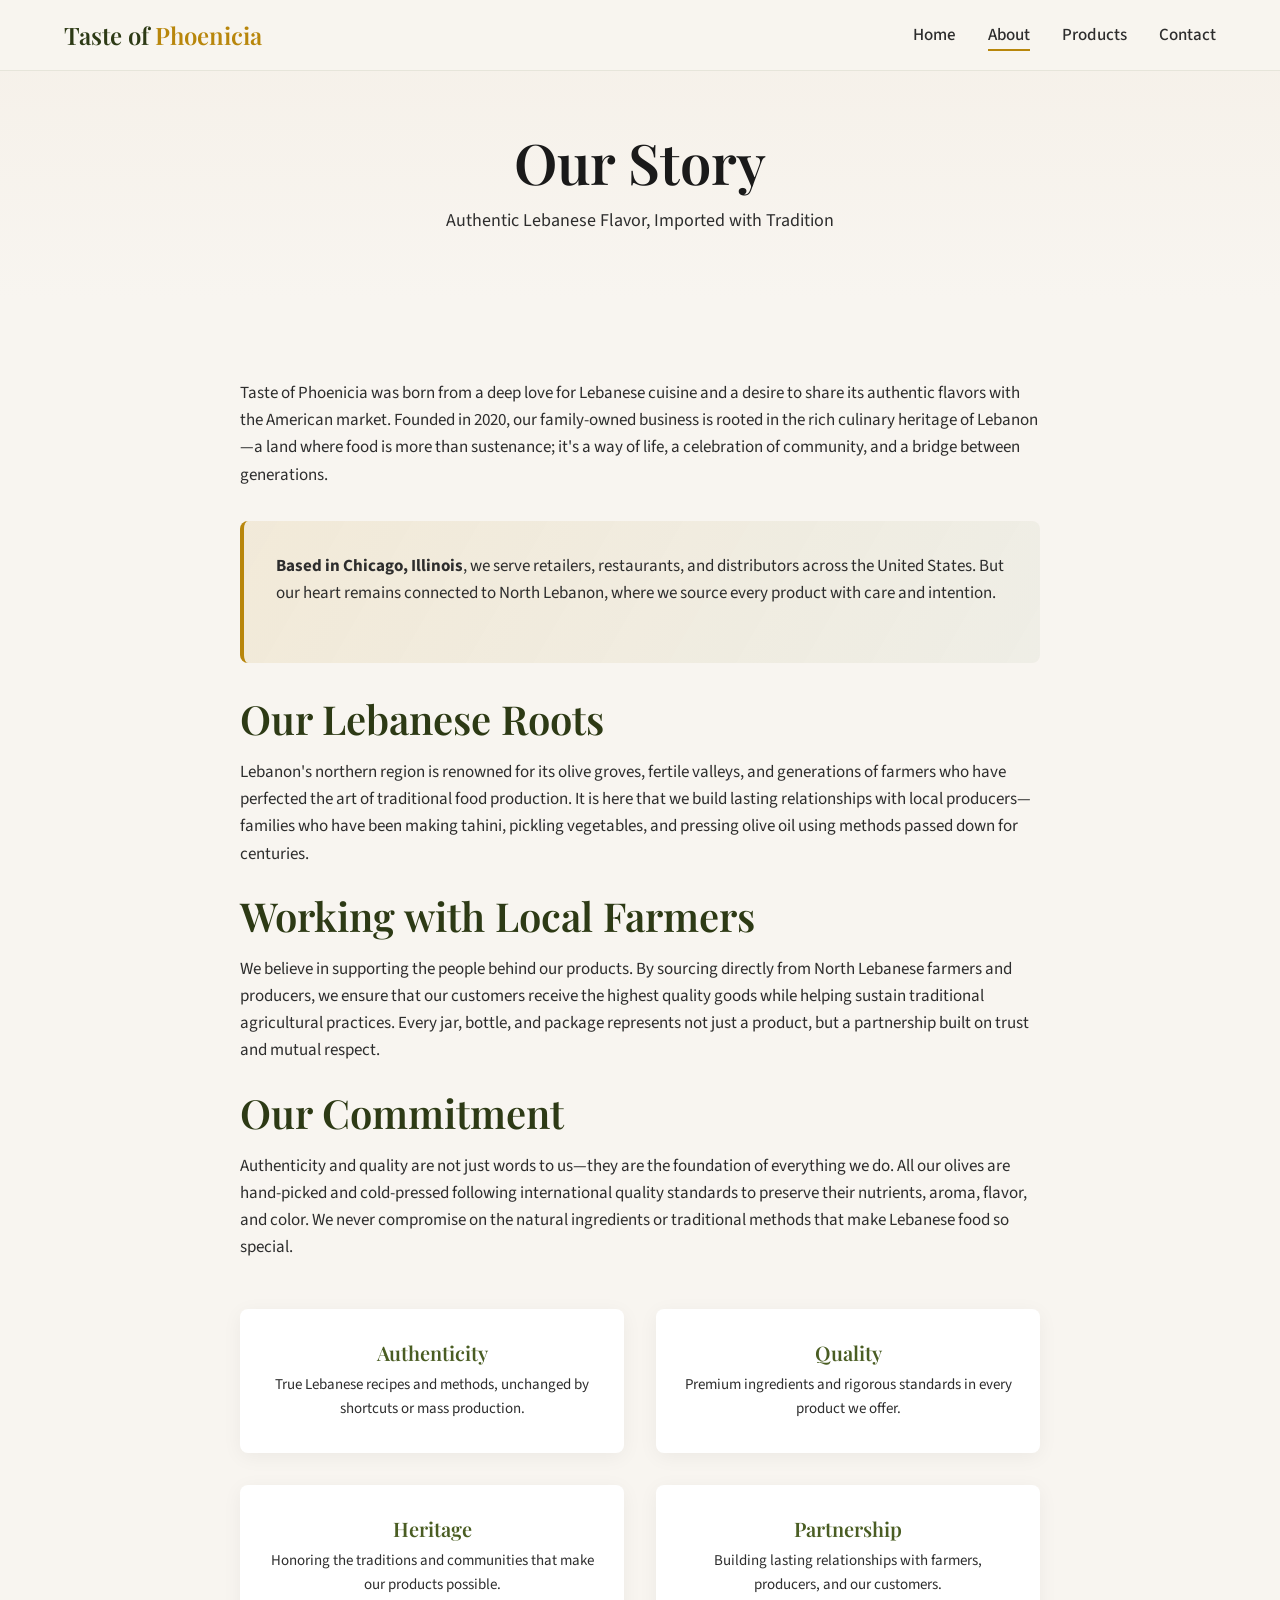
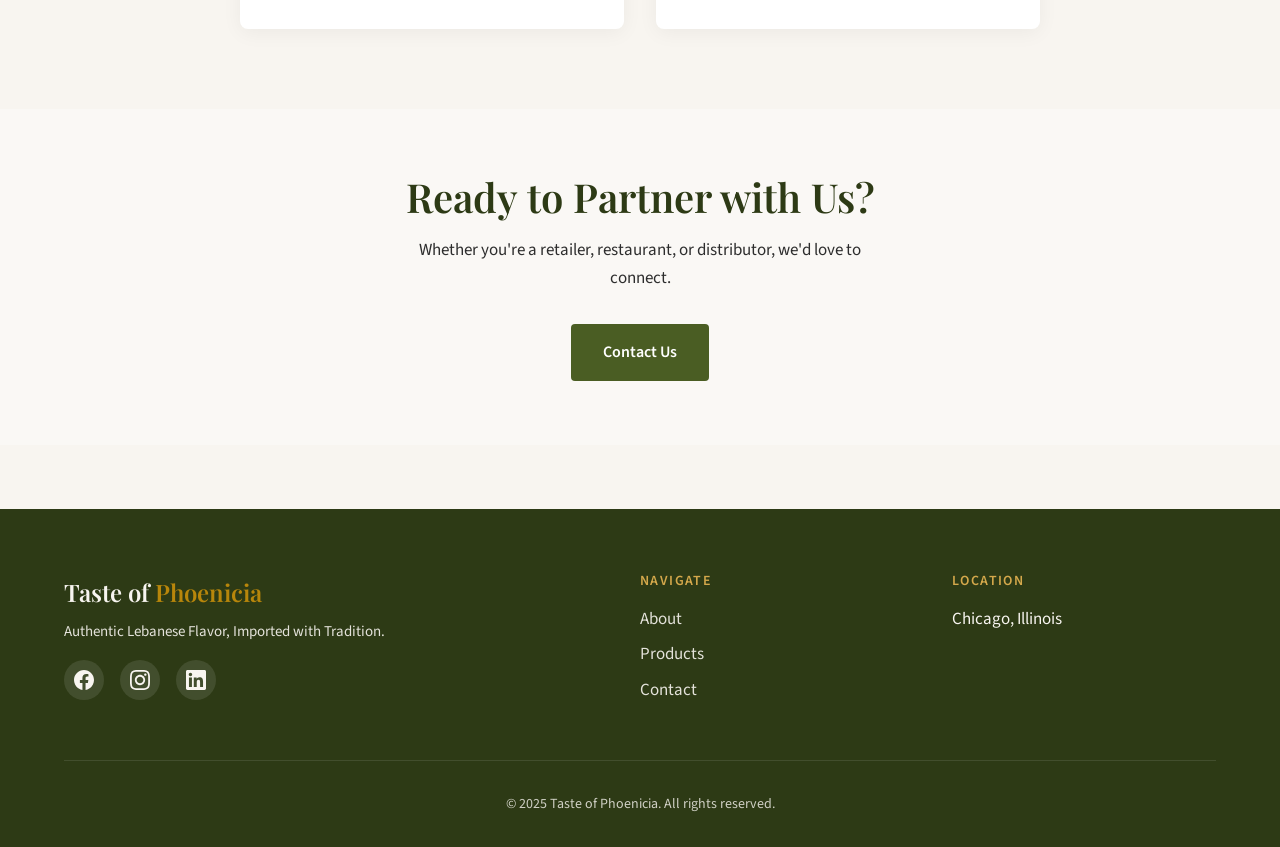
==== about.html @ 111ba5b9 "Initial website structure for Taste of Phoenicia" ====
<!DOCTYPE html>
<html lang="en">
<head>
  <meta charset="UTF-8">
  <meta name="viewport" content="width=device-width, initial-scale=1.0">
  <meta name="description" content="Learn about Taste of Phoenicia - Our story, Lebanese roots, and commitment to bringing authentic North Lebanese products to America since 2020.">
  <title>About Us | Taste of Phoenicia</title>
  <link rel="preconnect" href="https://fonts.googleapis.com">
  <link rel="preconnect" href="https://fonts.gstatic.com" crossorigin>
  <link href="https://fonts.googleapis.com/css2?family=Playfair+Display:wght@400;500;600;700&family=Source+Sans+3:wght@400;500;600;700&display=swap" rel="stylesheet">
  <link rel="icon" type="image/svg+xml" href="favicon.svg">
  <link rel="stylesheet" href="css/styles.css">
</head>
<body>
  <header class="header" id="header">
    <nav class="nav container">
      <a href="index.html" class="logo">Taste of <span>Phoenicia</span></a>
      <button class="menu-toggle" id="menuToggle" aria-label="Toggle menu">
        <span></span>
        <span></span>
        <span></span>
      </button>
      <ul class="nav-links" id="navLinks">
        <li><a href="index.html">Home</a></li>
        <li><a href="about.html" class="active">About</a></li>
        <li><a href="products.html">Products</a></li>
        <li><a href="contact.html">Contact</a></li>
      </ul>
    </nav>
  </header>

  <main>
    <section class="page-hero">
      <div class="container">
        <h1>Our Story</h1>
        <p>Authentic Lebanese Flavor, Imported with Tradition</p>
      </div>
    </section>

    <section class="section">
      <div class="container">
        <div class="about-story">
          <p>Taste of Phoenicia was born from a deep love for Lebanese cuisine and a desire to share its authentic flavors with the American market. Founded in 2020, our family-owned business is rooted in the rich culinary heritage of Lebanon—a land where food is more than sustenance; it's a way of life, a celebration of community, and a bridge between generations.</p>
          
          <div class="highlight">
            <p><strong>Based in Chicago, Illinois</strong>, we serve retailers, restaurants, and distributors across the United States. But our heart remains connected to North Lebanon, where we source every product with care and intention.</p>
          </div>

          <h2>Our Lebanese Roots</h2>
          <p>Lebanon's northern region is renowned for its olive groves, fertile valleys, and generations of farmers who have perfected the art of traditional food production. It is here that we build lasting relationships with local producers—families who have been making tahini, pickling vegetables, and pressing olive oil using methods passed down for centuries.</p>

          <h2>Working with Local Farmers</h2>
          <p>We believe in supporting the people behind our products. By sourcing directly from North Lebanese farmers and producers, we ensure that our customers receive the highest quality goods while helping sustain traditional agricultural practices. Every jar, bottle, and package represents not just a product, but a partnership built on trust and mutual respect.</p>

          <h2>Our Commitment</h2>
          <p>Authenticity and quality are not just words to us—they are the foundation of everything we do. All our olives are hand-picked and cold-pressed following international quality standards to preserve their nutrients, aroma, flavor, and color. We never compromise on the natural ingredients or traditional methods that make Lebanese food so special.</p>

          <div class="about-values">
            <div class="about-value">
              <h3>Authenticity</h3>
              <p>True Lebanese recipes and methods, unchanged by shortcuts or mass production.</p>
            </div>
            <div class="about-value">
              <h3>Quality</h3>
              <p>Premium ingredients and rigorous standards in every product we offer.</p>
            </div>
            <div class="about-value">
              <h3>Heritage</h3>
              <p>Honoring the traditions and communities that make our products possible.</p>
            </div>
            <div class="about-value">
              <h3>Partnership</h3>
              <p>Building lasting relationships with farmers, producers, and our customers.</p>
            </div>
          </div>
        </div>
      </div>
    </section>

    <section class="section section-alt cta-section">
      <div class="container">
        <h2>Ready to Partner with Us?</h2>
        <p>Whether you're a retailer, restaurant, or distributor, we'd love to connect.</p>
        <a href="contact.html" class="btn btn-primary">Contact Us</a>
      </div>
    </section>
  </main>

  <footer class="footer">
    <div class="container">
      <div class="footer-content">
        <div class="footer-brand">
          <div class="logo">Taste of <span>Phoenicia</span></div>
          <p>Authentic Lebanese Flavor, Imported with Tradition.</p>
          <div class="social-links">
            <a href="#" aria-label="Facebook"><svg width="20" height="20" viewBox="0 0 24 24" fill="currentColor" aria-hidden="true"><path d="M24 12.073c0-6.627-5.373-12-12-12s-12 5.373-12 12c0 5.99 4.388 10.954 10.125 11.854v-8.385H7.078v-3.47h3.047V9.43c0-3.007 1.792-4.669 4.533-4.669 1.312 0 2.686.235 2.686.235v2.953H15.83c-1.491 0-1.956.925-1.956 1.874v2.25h3.328l-.532 3.47h-2.796v8.385C19.612 23.027 24 18.062 24 12.073z"/></svg></a>
            <a href="#" aria-label="Instagram"><svg width="20" height="20" viewBox="0 0 24 24" fill="currentColor" aria-hidden="true"><path d="M12 2.163c3.204 0 3.584.012 4.85.07 3.252.148 4.771 1.691 4.919 4.919.058 1.265.069 1.645.069 4.849 0 3.205-.012 3.584-.069 4.849-.149 3.225-1.664 4.771-4.919 4.919-1.266.058-1.644.07-4.85.07-3.204 0-3.584-.012-4.849-.07-3.26-.149-4.771-1.699-4.919-4.92-.058-1.265-.07-1.644-.07-4.849 0-3.204.013-3.583.07-4.849.149-3.227 1.664-4.771 4.919-4.919 1.266-.057 1.645-.069 4.849-.069zm0-2.163c-3.259 0-3.667.014-4.947.072-4.358.2-6.78 2.618-6.98 6.98-.059 1.281-.073 1.689-.073 4.948 0 3.259.014 3.668.072 4.948.2 4.358 2.618 6.78 6.98 6.98 1.281.058 1.689.072 4.948.072 3.259 0 3.668-.014 4.948-.072 4.354-.2 6.782-2.618 6.979-6.98.059-1.28.073-1.689.073-4.948 0-3.259-.014-3.667-.072-4.947-.196-4.354-2.617-6.78-6.979-6.98-1.281-.059-1.69-.073-4.949-.073zm0 5.838c-3.403 0-6.162 2.759-6.162 6.162s2.759 6.163 6.162 6.163 6.162-2.759 6.162-6.163c0-3.403-2.759-6.162-6.162-6.162zm0 10.162c-2.209 0-4-1.79-4-4 0-2.209 1.791-4 4-4s4 1.791 4 4c0 2.21-1.791 4-4 4zm6.406-11.845c-.796 0-1.441.645-1.441 1.44s.645 1.44 1.441 1.44c.795 0 1.439-.645 1.439-1.44s-.644-1.44-1.439-1.44z"/></svg></a>
            <a href="#" aria-label="LinkedIn"><svg width="20" height="20" viewBox="0 0 24 24" fill="currentColor" aria-hidden="true"><path d="M20.447 20.452h-3.554v-5.569c0-1.328-.027-3.037-1.852-3.037-1.853 0-2.136 1.445-2.136 2.939v5.667H9.351V9h3.414v1.561h.046c.477-.9 1.637-1.85 3.37-1.85 3.601 0 4.267 2.37 4.267 5.455v6.286zM5.337 7.433c-1.144 0-2.063-.926-2.063-2.065 0-1.138.92-2.063 2.063-2.063 1.14 0 2.064.925 2.064 2.063 0 1.139-.925 2.065-2.064 2.065zm1.782 13.019H3.555V9h3.564v11.452zM22.225 0H1.771C.792 0 0 .774 0 1.729v20.542C0 23.227.792 24 1.771 24h20.451C23.2 24 24 23.227 24 22.271V1.729C24 .774 23.2 0 22.222 0h.003z"/></svg></a>
          </div>
        </div>
        <div class="footer-links">
          <h4>Navigate</h4>
          <ul>
            <li><a href="about.html">About</a></li>
            <li><a href="products.html">Products</a></li>
            <li><a href="contact.html">Contact</a></li>
          </ul>
        </div>
        <div class="footer-links">
          <h4>Location</h4>
          <ul>
            <li>Chicago, Illinois</li>
          </ul>
        </div>
      </div>
      <div class="footer-bottom">
        <p>&copy; 2025 Taste of Phoenicia. All rights reserved.</p>
      </div>
    </div>
  </footer>

  <script src="js/main.js"></script>
</body>
</html>
---- css/styles.css ----
/* ============================================
   Taste of Phoenicia - Mediterranean Theme
   ============================================ */

:root {
  /* Color Palette */
  --olive-green: #4a5d23;
  --olive-green-light: #6b7c3a;
  --olive-green-dark: #2d3a15;
  --cream: #f8f5f0;
  --cream-warm: #f5f0e8;
  --off-white: #faf8f5;
  --black: #1a1a1a;
  --black-soft: #2d2d2d;
  --gold: #b8860b;
  --gold-light: #d4a84b;
  --gold-dark: #8b6914;
  
  /* Typography */
  --font-display: 'Playfair Display', Georgia, serif;
  --font-body: 'Source Sans 3', 'Segoe UI', sans-serif;
  
  /* Spacing */
  --section-padding: 5rem 2rem;
  --container-max: 1200px;
  
  /* Transitions */
  --transition: 0.3s ease;
}

/* Reset & Base */
*, *::before, *::after {
  box-sizing: border-box;
  margin: 0;
  padding: 0;
}

html {
  scroll-behavior: smooth;
}

body {
  font-family: var(--font-body);
  font-size: 1.0625rem;
  line-height: 1.6;
  color: var(--black-soft);
  background-color: var(--cream);
  overflow-x: hidden;
}

img {
  max-width: 100%;
  height: auto;
  display: block;
}

a {
  color: var(--olive-green);
  text-decoration: none;
  transition: color var(--transition);
}

a:hover {
  color: var(--gold);
}

/* Typography */
h1, h2, h3, h4 {
  font-family: var(--font-display);
  font-weight: 600;
  line-height: 1.2;
}

h1 {
  font-size: clamp(2.25rem, 5vw, 3.5rem);
  color: var(--black);
}

h2 {
  font-size: clamp(1.75rem, 4vw, 2.5rem);
  color: var(--olive-green-dark);
  margin-bottom: 1rem;
}

h3 {
  font-size: 1.25rem;
  color: var(--black-soft);
}

/* Container */
.container {
  width: 100%;
  max-width: var(--container-max);
  margin: 0 auto;
  padding: 0 1.5rem;
}

/* ============================================
   Header & Navigation
   ============================================ */

.header {
  position: fixed;
  top: 0;
  left: 0;
  right: 0;
  z-index: 1000;
  background: rgba(248, 245, 240, 0.95);
  backdrop-filter: blur(10px);
  border-bottom: 1px solid rgba(74, 93, 35, 0.1);
  transition: background var(--transition);
}

.header.scrolled {
  box-shadow: 0 2px 20px rgba(0, 0, 0, 0.06);
}

.nav {
  display: flex;
  justify-content: space-between;
  align-items: center;
  padding: 1rem 1.5rem;
  max-width: var(--container-max);
  margin: 0 auto;
}

.logo {
  font-family: var(--font-display);
  font-size: 1.5rem;
  font-weight: 600;
  color: var(--olive-green-dark);
}

.logo span {
  color: var(--gold);
}

.nav-links {
  display: flex;
  gap: 2rem;
  list-style: none;
}

.nav-links a {
  font-weight: 500;
  color: var(--black-soft);
  position: relative;
}

.nav-links a::after {
  content: '';
  position: absolute;
  bottom: -4px;
  left: 0;
  width: 0;
  height: 2px;
  background: var(--gold);
  transition: width var(--transition);
}

.nav-links a:hover::after,
.nav-links a.active::after {
  width: 100%;
}

/* Mobile Menu Toggle */
.menu-toggle {
  display: none;
  background: none;
  border: none;
  cursor: pointer;
  padding: 0.5rem;
}

.menu-toggle span {
  display: block;
  width: 24px;
  height: 2px;
  background: var(--olive-green);
  margin: 5px 0;
  transition: var(--transition);
}

/* ============================================
   Hero Section
   ============================================ */

.hero {
  min-height: 100vh;
  display: flex;
  align-items: center;
  justify-content: center;
  position: relative;
  padding: 8rem 2rem 4rem;
  background: 
    linear-gradient(135deg, rgba(248, 245, 240, 0.97) 0%, rgba(245, 240, 232, 0.95) 100%),
    url('https://images.unsplash.com/photo-1474979266404-7eaacbcd87c5?w=1920&q=80') center/cover no-repeat;
  overflow: hidden;
}

.hero::before {
  content: '';
  position: absolute;
  top: 0;
  left: 0;
  right: 0;
  bottom: 0;
  background: url("data:image/svg+xml,%3Csvg width='60' height='60' viewBox='0 0 60 60' xmlns='http://www.w3.org/2000/svg'%3E%3Cpath d='M30 5 L35 25 L55 30 L35 35 L30 55 L25 35 L5 30 L25 25 Z' fill='none' stroke='%234a5d23' stroke-opacity='0.03' stroke-width='0.5'/%3E%3C/svg%3E");
  pointer-events: none;
}

.hero-content {
  text-align: center;
  max-width: 800px;
  position: relative;
  z-index: 1;
}

.hero-badge {
  display: inline-block;
  font-size: 0.75rem;
  font-weight: 600;
  letter-spacing: 0.2em;
  text-transform: uppercase;
  color: var(--gold-dark);
  margin-bottom: 1rem;
}

.hero h1 {
  margin-bottom: 1.25rem;
  color: var(--black);
}

.hero-subheadline {
  font-size: 1.125rem;
  color: var(--black-soft);
  margin-bottom: 2rem;
  opacity: 0.9;
}

.btn {
  display: inline-block;
  padding: 1rem 2rem;
  font-family: var(--font-body);
  font-weight: 600;
  font-size: 1rem;
  text-align: center;
  border: none;
  cursor: pointer;
  transition: all var(--transition);
  border-radius: 4px;
}

.btn-primary {
  background: var(--olive-green);
  color: white;
}

.btn-primary:hover {
  background: var(--olive-green-dark);
  transform: translateY(-2px);
  box-shadow: 0 8px 25px rgba(74, 93, 35, 0.3);
}

.btn-outline {
  background: transparent;
  color: var(--olive-green);
  border: 2px solid var(--olive-green);
}

.btn-outline:hover {
  background: var(--olive-green);
  color: white;
}

/* ============================================
   Olive Branch Decoration
   ============================================ */

.olive-branch {
  opacity: 0.15;
  position: absolute;
  pointer-events: none;
}

.olive-branch svg {
  width: 120px;
  height: auto;
  fill: var(--olive-green);
}

/* ============================================
   Section Styles
   ============================================ */

.section {
  padding: var(--section-padding);
}

.section-alt {
  background: var(--off-white);
}

.section-header {
  text-align: center;
  max-width: 600px;
  margin: 0 auto 3rem;
}

.section-header p {
  margin-top: 0.75rem;
  color: var(--black-soft);
  opacity: 0.9;
}

/* About Preview */
.about-preview {
  display: grid;
  grid-template-columns: 1fr 1fr;
  gap: 4rem;
  align-items: center;
}

.about-preview-image {
  border-radius: 8px;
  overflow: hidden;
  box-shadow: 0 20px 60px rgba(0, 0, 0, 0.1);
}

.about-preview-image img {
  width: 100%;
  height: 400px;
  object-fit: cover;
}

.about-preview-content h2 {
  margin-bottom: 1rem;
}

.about-preview-content p {
  margin-bottom: 1rem;
}

/* Featured Products */
.products-grid {
  display: grid;
  grid-template-columns: repeat(auto-fill, minmax(280px, 1fr));
  gap: 2rem;
}

.product-card {
  background: white;
  border-radius: 8px;
  overflow: hidden;
  box-shadow: 0 4px 20px rgba(0, 0, 0, 0.06);
  transition: transform var(--transition), box-shadow var(--transition);
}

.product-card:hover {
  transform: translateY(-5px);
  box-shadow: 0 12px 40px rgba(0, 0, 0, 0.1);
}

.product-card-image {
  height: 220px;
  overflow: hidden;
}

.product-card-image img {
  width: 100%;
  height: 100%;
  object-fit: cover;
}

.product-card-content {
  padding: 1.5rem;
}

.product-card-content h3 {
  margin-bottom: 0.5rem;
}

.product-card-content p {
  font-size: 0.9375rem;
  color: var(--black-soft);
  opacity: 0.9;
}

/* Heritage Section */
.heritage {
  background: var(--olive-green-dark);
  color: var(--cream);
  text-align: center;
}

.heritage h2 {
  color: var(--cream);
}

.heritage p {
  max-width: 700px;
  margin: 0 auto 2rem;
  opacity: 0.95;
}

.heritage-features {
  display: flex;
  flex-wrap: wrap;
  justify-content: center;
  gap: 2rem;
  margin-top: 2rem;
}

.heritage-feature {
  flex: 1;
  min-width: 200px;
  max-width: 280px;
}

.heritage-feature-icon {
  font-size: 2rem;
  margin-bottom: 0.75rem;
}

.heritage-feature h4 {
  font-family: var(--font-body);
  font-size: 1rem;
  font-weight: 600;
  text-transform: uppercase;
  letter-spacing: 0.1em;
  color: var(--gold-light);
  margin-bottom: 0.5rem;
}

.heritage-feature p {
  font-size: 0.9375rem;
  margin: 0;
  opacity: 0.9;
}

/* CTA Section */
.cta-section {
  text-align: center;
  padding: 4rem 2rem;
}

.cta-section h2 {
  margin-bottom: 1rem;
}

.cta-section p {
  margin-bottom: 2rem;
  max-width: 500px;
  margin-left: auto;
  margin-right: auto;
}

/* ============================================
   About Page
   ============================================ */

.page-hero {
  padding: 8rem 2rem 4rem;
  text-align: center;
  background: linear-gradient(180deg, var(--cream-warm) 0%, var(--cream) 100%);
}

.page-hero h1 {
  margin-bottom: 0.75rem;
}

.page-hero p {
  font-size: 1.125rem;
  color: var(--black-soft);
}

.about-story {
  max-width: 800px;
  margin: 0 auto;
}

.about-story p {
  margin-bottom: 1.5rem;
  font-size: 1.0625rem;
}

.about-story .highlight {
  background: linear-gradient(120deg, rgba(184, 134, 11, 0.1) 0%, rgba(74, 93, 35, 0.05) 100%);
  padding: 2rem;
  border-radius: 8px;
  border-left: 4px solid var(--gold);
  margin: 2rem 0;
}

.about-values {
  display: grid;
  grid-template-columns: repeat(auto-fit, minmax(250px, 1fr));
  gap: 2rem;
  margin-top: 3rem;
}

.about-value {
  text-align: center;
  padding: 2rem 1.5rem;
  background: white;
  border-radius: 8px;
  box-shadow: 0 4px 20px rgba(0, 0, 0, 0.05);
}

.about-value h3 {
  margin-bottom: 0.5rem;
  color: var(--olive-green);
}

.about-value p {
  font-size: 0.9375rem;
  margin: 0;
}

/* ============================================
   Products Page
   ============================================ */

.products-intro {
  text-align: center;
  max-width: 600px;
  margin: 0 auto 3rem;
}

.products-intro p {
  margin-top: 0.75rem;
}

.products-notice {
  background: var(--off-white);
  border: 1px solid rgba(74, 93, 35, 0.2);
  border-radius: 8px;
  padding: 1.5rem 2rem;
  margin-bottom: 3rem;
  text-align: center;
}

.products-notice strong {
  color: var(--olive-green);
}

.products-catalog {
  display: grid;
  grid-template-columns: repeat(auto-fill, minmax(300px, 1fr));
  gap: 2rem;
}

.product-item {
  display: flex;
  gap: 1.5rem;
  background: white;
  border-radius: 8px;
  overflow: hidden;
  box-shadow: 0 4px 20px rgba(0, 0, 0, 0.06);
  transition: box-shadow var(--transition);
}

.product-item:hover {
  box-shadow: 0 8px 30px rgba(0, 0, 0, 0.1);
}

.product-item-image {
  width: 120px;
  min-width: 120px;
  height: 120px;
  overflow: hidden;
}

.product-item-image img {
  width: 100%;
  height: 100%;
  object-fit: cover;
}

.product-item-content {
  padding: 1.25rem 1.25rem 1.25rem 0;
}

.product-item-content h3 {
  font-size: 1.0625rem;
  margin-bottom: 0.25rem;
}

.product-item-content p {
  font-size: 0.875rem;
  color: var(--black-soft);
  opacity: 0.9;
}

/* ============================================
   Contact Page
   ============================================ */

.contact-layout {
  display: grid;
  grid-template-columns: 1fr 1fr;
  gap: 4rem;
  align-items: start;
}

.contact-info h2 {
  margin-bottom: 1rem;
}

.contact-info p {
  margin-bottom: 1.5rem;
}

.contact-details {
  list-style: none;
}

.contact-details li {
  display: flex;
  align-items: flex-start;
  gap: 1rem;
  margin-bottom: 1rem;
}

.contact-details li strong {
  min-width: 80px;
  color: var(--olive-green);
}

.contact-form {
  background: white;
  padding: 2rem;
  border-radius: 8px;
  box-shadow: 0 4px 30px rgba(0, 0, 0, 0.08);
}

.form-group {
  margin-bottom: 1.25rem;
}

.form-group label {
  display: block;
  font-weight: 600;
  margin-bottom: 0.5rem;
  color: var(--black-soft);
}

.form-group input,
.form-group select,
.form-group textarea {
  width: 100%;
  padding: 0.75rem 1rem;
  font-family: var(--font-body);
  font-size: 1rem;
  border: 1px solid rgba(74, 93, 35, 0.3);
  border-radius: 4px;
  background: var(--cream);
  transition: border-color var(--transition);
}

.form-group input:focus,
.form-group select:focus,
.form-group textarea:focus {
  outline: none;
  border-color: var(--olive-green);
}

.form-group textarea {
  min-height: 120px;
  resize: vertical;
}

.form-group .optional {
  font-weight: 400;
  color: var(--black-soft);
  opacity: 0.7;
}

/* ============================================
   Footer
   ============================================ */

.footer {
  background: var(--olive-green-dark);
  color: var(--cream);
  padding: 4rem 2rem 2rem;
  margin-top: 4rem;
}

.footer-content {
  display: grid;
  grid-template-columns: 2fr 1fr 1fr;
  gap: 3rem;
  max-width: var(--container-max);
  margin: 0 auto 3rem;
}

.footer-brand .logo {
  color: var(--cream);
  margin-bottom: 0.5rem;
}

.footer-brand p {
  font-size: 0.9375rem;
  opacity: 0.9;
}

.footer-links h4 {
  font-family: var(--font-body);
  font-size: 0.875rem;
  font-weight: 600;
  text-transform: uppercase;
  letter-spacing: 0.1em;
  color: var(--gold-light);
  margin-bottom: 1rem;
}

.footer-links ul {
  list-style: none;
}

.footer-links li {
  margin-bottom: 0.5rem;
}

.footer-links a {
  color: var(--cream);
  opacity: 0.9;
}

.footer-links a:hover {
  color: var(--gold-light);
  opacity: 1;
}

.social-links {
  display: flex;
  gap: 1rem;
  margin-top: 1rem;
}

.social-links a {
  display: flex;
  align-items: center;
  justify-content: center;
  width: 40px;
  height: 40px;
  background: rgba(255, 255, 255, 0.1);
  border-radius: 50%;
  color: var(--cream);
  transition: background var(--transition), color var(--transition);
}

.social-links a:hover {
  background: var(--gold);
  color: var(--black);
}

.social-links a svg {
  flex-shrink: 0;
}

.social-links a svg {
  flex-shrink: 0;
}

.social-links a svg {
  flex-shrink: 0;
}

.social-links a svg {
  flex-shrink: 0;
}

.footer-bottom {
  border-top: 1px solid rgba(255, 255, 255, 0.1);
  padding-top: 2rem;
  text-align: center;
}

.footer-bottom p {
  font-size: 0.875rem;
  opacity: 0.8;
}

/* ============================================
   Responsive Design
   ============================================ */

@media (max-width: 968px) {
  .about-preview {
    grid-template-columns: 1fr;
    gap: 2rem;
  }
  
  .about-preview-image {
    order: -1;
  }
  
  .contact-layout {
    grid-template-columns: 1fr;
  }
  
  .footer-content {
    grid-template-columns: 1fr 1fr;
  }
}

@media (max-width: 768px) {
  .menu-toggle {
    display: block;
  }
  
  .nav-links {
    position: fixed;
    top: 0;
    right: -100%;
    width: 80%;
    max-width: 300px;
    height: 100vh;
    background: var(--cream);
    flex-direction: column;
    justify-content: center;
    gap: 1.5rem;
    transition: right var(--transition);
    box-shadow: -5px 0 20px rgba(0, 0, 0, 0.1);
  }
  
  .nav-links.active {
    right: 0;
  }
  
  .hero {
    padding: 6rem 1.5rem 3rem;
    background-position: center;
  }
  
  .hero h1 {
    font-size: 1.75rem;
  }
  
  .products-grid {
    grid-template-columns: 1fr;
  }
  
  .heritage-features {
    flex-direction: column;
    align-items: center;
  }
  
  .footer-content {
    grid-template-columns: 1fr;
    text-align: center;
  }
  
  .social-links {
    justify-content: center;
  }
}

@media (max-width: 480px) {
  .product-item {
    flex-direction: column;
  }
  
  .product-item-image {
    width: 100%;
    min-width: 100%;
    height: 180px;
  }
  
  .product-item-content {
    padding: 1.25rem;
  }
}
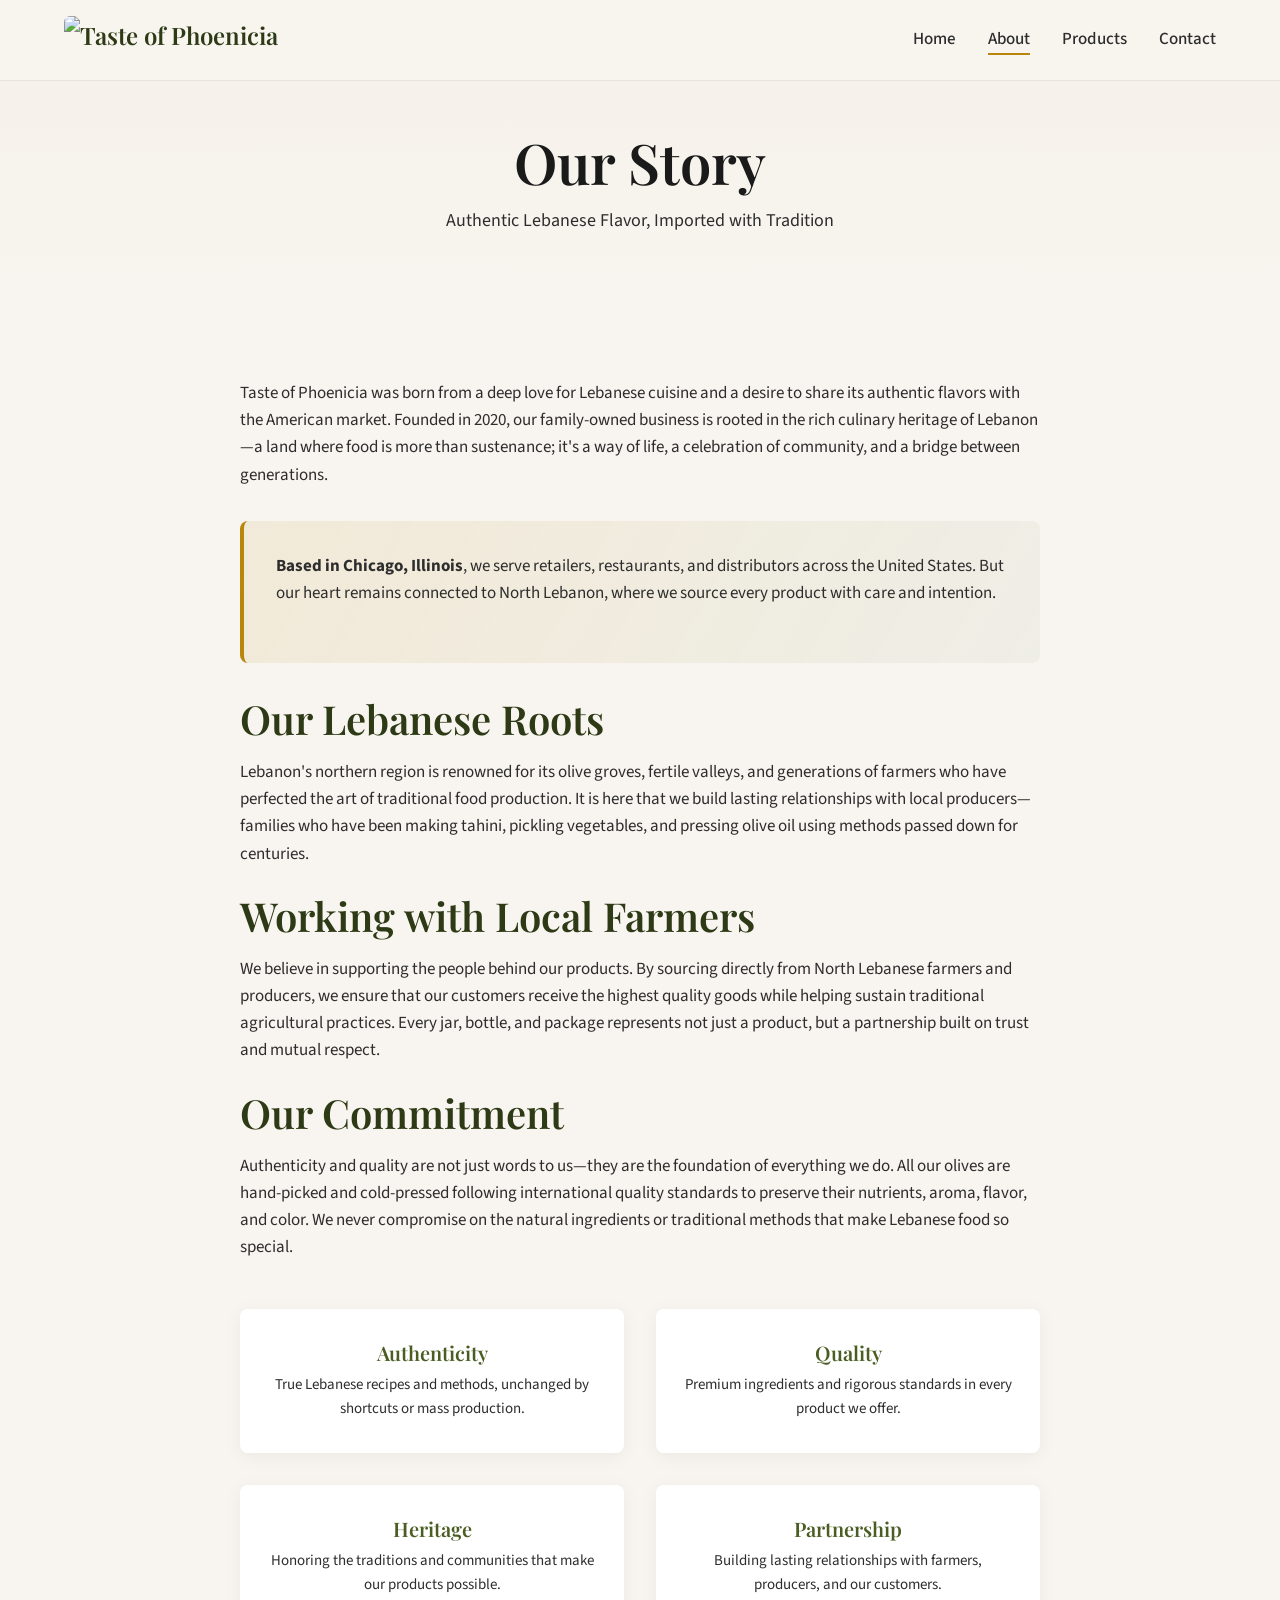
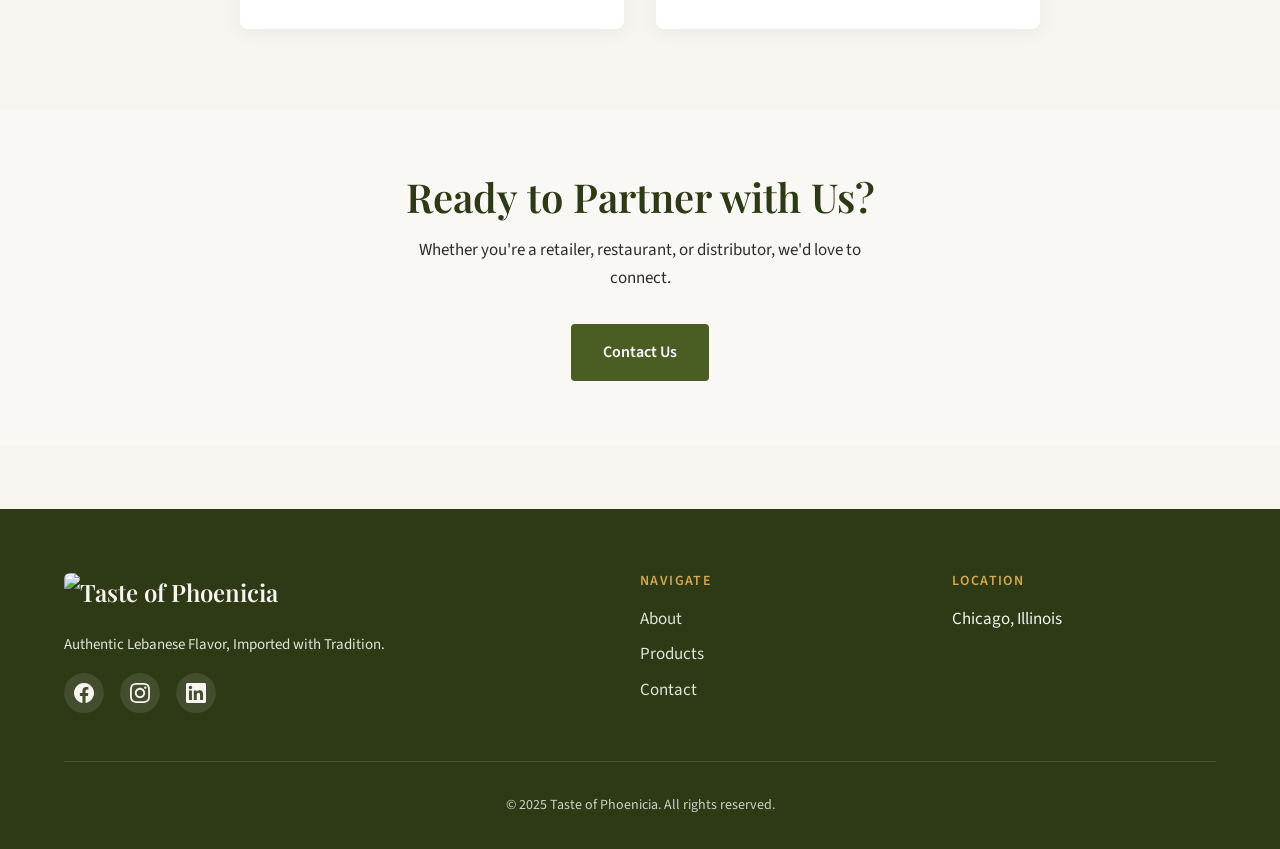
==== commit 1da761e9: "Port Products" ====
--- a/about.html
+++ b/about.html
@@ -14,7 +14,9 @@
 <body>
   <header class="header" id="header">
     <nav class="nav container">
-      <a href="index.html" class="logo">Taste of <span>Phoenicia</span></a>
+      <a href="index.html" class="logo">
+        <img src="images/products/logo.jpg" alt="Taste of Phoenicia" class="logo-img">
+      </a>
       <button class="menu-toggle" id="menuToggle" aria-label="Toggle menu">
         <span></span>
         <span></span>
@@ -90,7 +92,9 @@
     <div class="container">
       <div class="footer-content">
         <div class="footer-brand">
-          <div class="logo">Taste of <span>Phoenicia</span></div>
+          <div class="logo">
+            <img src="images/products/logo.jpg" alt="Taste of Phoenicia" class="logo-img">
+          </div>
           <p>Authentic Lebanese Flavor, Imported with Tradition.</p>
           <div class="social-links">
             <a href="#" aria-label="Facebook"><svg width="20" height="20" viewBox="0 0 24 24" fill="currentColor" aria-hidden="true"><path d="M24 12.073c0-6.627-5.373-12-12-12s-12 5.373-12 12c0 5.99 4.388 10.954 10.125 11.854v-8.385H7.078v-3.47h3.047V9.43c0-3.007 1.792-4.669 4.533-4.669 1.312 0 2.686.235 2.686.235v2.953H15.83c-1.491 0-1.956.925-1.956 1.874v2.25h3.328l-.532 3.47h-2.796v8.385C19.612 23.027 24 18.062 24 12.073z"/></svg></a>
--- a/css/styles.css
+++ b/css/styles.css
@@ -129,10 +129,18 @@
   font-size: 1.5rem;
   font-weight: 600;
   color: var(--olive-green-dark);
+  display: flex;
+  align-items: center;
 }
 
 .logo span {
   color: var(--gold);
+}
+
+.logo-img {
+  height: 48px;
+  width: auto;
+  border-radius: 6px;
 }
 
 .nav-links {
@@ -194,7 +202,7 @@
   padding: 8rem 2rem 4rem;
   background: 
     linear-gradient(135deg, rgba(248, 245, 240, 0.97) 0%, rgba(245, 240, 232, 0.95) 100%),
-    url('https://images.unsplash.com/photo-1474979266404-7eaacbcd87c5?w=1920&q=80') center/cover no-repeat;
+    url('../assets/images/hero.png') center/cover no-repeat;
   overflow: hidden;
 }
 
@@ -341,14 +349,14 @@
   margin-bottom: 1rem;
 }
 
-/* Featured Products */
+/* Featured Products (Home page) */
 .products-grid {
   display: grid;
   grid-template-columns: repeat(auto-fill, minmax(280px, 1fr));
   gap: 2rem;
 }
 
-.product-card {
+.products-grid .product-card {
   background: white;
   border-radius: 8px;
   overflow: hidden;
@@ -356,20 +364,25 @@
   transition: transform var(--transition), box-shadow var(--transition);
 }
 
-.product-card:hover {
+.products-grid .product-card:hover {
   transform: translateY(-5px);
   box-shadow: 0 12px 40px rgba(0, 0, 0, 0.1);
 }
 
 .product-card-image {
-  height: 220px;
+  height: 240px;
   overflow: hidden;
+  background: #fff;
+  display: flex;
+  align-items: center;
+  justify-content: center;
 }
 
 .product-card-image img {
   width: 100%;
   height: 100%;
-  object-fit: cover;
+  object-fit: contain;
+  padding: 1rem;
 }
 
 .product-card-content {
@@ -518,7 +531,7 @@
 }
 
 /* ============================================
-   Products Page
+   Products Page - Catalog
    ============================================ */
 
 .products-intro {
@@ -546,50 +559,297 @@
 
 .products-catalog {
   display: grid;
-  grid-template-columns: repeat(auto-fill, minmax(300px, 1fr));
+  grid-template-columns: repeat(3, 1fr);
   gap: 2rem;
 }
 
-.product-item {
-  display: flex;
-  gap: 1.5rem;
+/* Product Card (Catalog) */
+.products-catalog .product-card {
   background: white;
-  border-radius: 8px;
+  border-radius: 10px;
   overflow: hidden;
-  box-shadow: 0 4px 20px rgba(0, 0, 0, 0.06);
-  transition: box-shadow var(--transition);
-}
-
-.product-item:hover {
-  box-shadow: 0 8px 30px rgba(0, 0, 0, 0.1);
-}
-
-.product-item-image {
-  width: 120px;
-  min-width: 120px;
-  height: 120px;
+  box-shadow: 0 2px 16px rgba(0, 0, 0, 0.06);
+  transition: transform var(--transition), box-shadow var(--transition);
+  display: flex;
+  flex-direction: column;
+}
+
+.products-catalog .product-card:hover {
+  transform: translateY(-4px);
+  box-shadow: 0 12px 36px rgba(0, 0, 0, 0.1);
+}
+
+/* Product Gallery */
+.product-card-gallery {
+  position: relative;
+}
+
+.gallery-main {
+  position: relative;
+  height: 280px;
+  background: #fff;
+  display: flex;
+  align-items: center;
+  justify-content: center;
   overflow: hidden;
 }
 
-.product-item-image img {
+.gallery-img {
+  position: absolute;
+  inset: 0;
   width: 100%;
   height: 100%;
-  object-fit: cover;
-}
-
-.product-item-content {
-  padding: 1.25rem 1.25rem 1.25rem 0;
-}
-
-.product-item-content h3 {
-  font-size: 1.0625rem;
-  margin-bottom: 0.25rem;
-}
-
-.product-item-content p {
-  font-size: 0.875rem;
+  object-fit: contain;
+  padding: 1rem;
+  opacity: 0;
+  transition: opacity 0.35s ease;
+  pointer-events: none;
+}
+
+.gallery-img.active {
+  opacity: 1;
+  position: relative;
+  pointer-events: auto;
+}
+
+.gallery-expand {
+  position: absolute;
+  bottom: 10px;
+  right: 10px;
+  width: 36px;
+  height: 36px;
+  background: rgba(45, 58, 21, 0.8);
+  border: none;
+  border-radius: 6px;
+  color: white;
+  cursor: pointer;
+  display: flex;
+  align-items: center;
+  justify-content: center;
+  opacity: 0;
+  transition: opacity var(--transition), background var(--transition);
+  z-index: 2;
+}
+
+.product-card:hover .gallery-expand {
+  opacity: 1;
+}
+
+.gallery-expand:hover {
+  background: var(--gold);
+}
+
+/* Gallery Navigation Dots */
+.gallery-nav {
+  display: flex;
+  justify-content: center;
+  gap: 6px;
+  padding: 10px 0 14px;
+  background: white;
+}
+
+.gallery-dot {
+  width: 8px;
+  height: 8px;
+  border-radius: 50%;
+  border: 1.5px solid var(--olive-green-light);
+  background: transparent;
+  cursor: pointer;
+  padding: 0;
+  transition: all var(--transition);
+}
+
+.gallery-dot.active {
+  background: var(--olive-green);
+  border-color: var(--olive-green);
+  transform: scale(1.2);
+}
+
+.gallery-dot:hover:not(.active) {
+  background: var(--olive-green-light);
+  border-color: var(--olive-green-light);
+}
+
+/* Product Card Info */
+.product-card-info {
+  padding: 1.25rem 1.5rem 1.5rem;
+  border-top: 1px solid rgba(0, 0, 0, 0.04);
+  flex: 1;
+  display: flex;
+  flex-direction: column;
+}
+
+.product-card-info h3 {
+  font-size: 1.1rem;
+  margin-bottom: 0.4rem;
+  color: var(--black);
+}
+
+.product-card-info p {
+  font-size: 0.9rem;
   color: var(--black-soft);
-  opacity: 0.9;
+  opacity: 0.85;
+  line-height: 1.5;
+  flex: 1;
+}
+
+/* Product Size Tags */
+.product-sizes {
+  display: flex;
+  flex-wrap: wrap;
+  gap: 6px;
+  margin-top: 0.75rem;
+}
+
+.size-tag {
+  display: inline-block;
+  font-size: 0.7rem;
+  font-weight: 600;
+  letter-spacing: 0.04em;
+  text-transform: uppercase;
+  padding: 3px 10px;
+  border-radius: 20px;
+  background: rgba(74, 93, 35, 0.08);
+  color: var(--olive-green);
+  border: 1px solid rgba(74, 93, 35, 0.15);
+}
+
+/* ============================================
+   Lightbox
+   ============================================ */
+
+.lightbox {
+  position: fixed;
+  inset: 0;
+  z-index: 9999;
+  background: rgba(0, 0, 0, 0.92);
+  display: flex;
+  flex-direction: column;
+  align-items: center;
+  justify-content: center;
+  opacity: 0;
+  visibility: hidden;
+  transition: opacity 0.3s ease, visibility 0.3s ease;
+}
+
+.lightbox.active {
+  opacity: 1;
+  visibility: visible;
+}
+
+.lightbox-close {
+  position: absolute;
+  top: 1rem;
+  right: 1.5rem;
+  width: 44px;
+  height: 44px;
+  background: none;
+  border: none;
+  color: white;
+  font-size: 2rem;
+  cursor: pointer;
+  z-index: 10;
+  transition: color var(--transition);
+  line-height: 1;
+}
+
+.lightbox-close:hover {
+  color: var(--gold-light);
+}
+
+.lightbox-prev,
+.lightbox-next {
+  position: absolute;
+  top: 50%;
+  transform: translateY(-50%);
+  width: 48px;
+  height: 48px;
+  background: rgba(255, 255, 255, 0.08);
+  border: 1px solid rgba(255, 255, 255, 0.15);
+  border-radius: 50%;
+  color: white;
+  font-size: 1.75rem;
+  cursor: pointer;
+  z-index: 10;
+  transition: all var(--transition);
+  display: flex;
+  align-items: center;
+  justify-content: center;
+  line-height: 1;
+}
+
+.lightbox-prev { left: 1.5rem; }
+.lightbox-next { right: 1.5rem; }
+
+.lightbox-prev:hover,
+.lightbox-next:hover {
+  background: var(--gold);
+  border-color: var(--gold);
+  color: var(--black);
+}
+
+.lightbox-stage {
+  flex: 1;
+  display: flex;
+  align-items: center;
+  justify-content: center;
+  width: 100%;
+  padding: 4rem 5rem 1rem;
+  min-height: 0;
+}
+
+.lightbox-img {
+  max-width: 100%;
+  max-height: 100%;
+  object-fit: contain;
+  border-radius: 4px;
+  user-select: none;
+  -webkit-user-drag: none;
+}
+
+.lightbox-footer {
+  padding: 0.75rem 2rem 1.5rem;
+  text-align: center;
+}
+
+.lightbox-counter {
+  font-family: var(--font-body);
+  font-size: 0.8rem;
+  font-weight: 500;
+  color: rgba(255, 255, 255, 0.7);
+  letter-spacing: 0.1em;
+  margin-bottom: 0.75rem;
+}
+
+.lightbox-thumbnails {
+  display: flex;
+  justify-content: center;
+  gap: 8px;
+}
+
+.lightbox-thumb {
+  width: 52px;
+  height: 52px;
+  border-radius: 6px;
+  border: 2px solid rgba(255, 255, 255, 0.2);
+  background-size: contain;
+  background-position: center;
+  background-repeat: no-repeat;
+  background-color: rgba(255, 255, 255, 0.05);
+  cursor: pointer;
+  padding: 0;
+  transition: border-color var(--transition), opacity var(--transition);
+  opacity: 0.6;
+}
+
+.lightbox-thumb.active {
+  border-color: var(--gold);
+  opacity: 1;
+}
+
+.lightbox-thumb:hover:not(.active) {
+  opacity: 0.85;
+  border-color: rgba(255, 255, 255, 0.5);
 }
 
 /* ============================================
@@ -700,6 +960,11 @@
   margin-bottom: 0.5rem;
 }
 
+.footer-brand .logo-img {
+  height: 52px;
+  border-radius: 6px;
+}
+
 .footer-brand p {
   font-size: 0.9375rem;
   opacity: 0.9;
@@ -760,18 +1025,6 @@
   flex-shrink: 0;
 }
 
-.social-links a svg {
-  flex-shrink: 0;
-}
-
-.social-links a svg {
-  flex-shrink: 0;
-}
-
-.social-links a svg {
-  flex-shrink: 0;
-}
-
 .footer-bottom {
   border-top: 1px solid rgba(255, 255, 255, 0.1);
   padding-top: 2rem;
@@ -803,6 +1056,10 @@
   
   .footer-content {
     grid-template-columns: 1fr 1fr;
+  }
+
+  .products-catalog {
+    grid-template-columns: repeat(2, 1fr);
   }
 }
 
@@ -856,20 +1113,46 @@
   .social-links {
     justify-content: center;
   }
+
+  .products-catalog {
+    grid-template-columns: 1fr 1fr;
+    gap: 1.25rem;
+  }
+
+  .gallery-main {
+    height: 220px;
+  }
+
+  .lightbox-stage {
+    padding: 3.5rem 1rem 0.5rem;
+  }
+
+  .lightbox-prev { left: 0.5rem; }
+  .lightbox-next { right: 0.5rem; }
+
+  .lightbox-prev,
+  .lightbox-next {
+    width: 38px;
+    height: 38px;
+    font-size: 1.4rem;
+  }
+
+  .lightbox-thumb {
+    width: 42px;
+    height: 42px;
+  }
 }
 
 @media (max-width: 480px) {
-  .product-item {
-    flex-direction: column;
-  }
-  
-  .product-item-image {
-    width: 100%;
-    min-width: 100%;
-    height: 180px;
-  }
-  
-  .product-item-content {
-    padding: 1.25rem;
-  }
-}
+  .products-catalog {
+    grid-template-columns: 1fr;
+  }
+
+  .gallery-main {
+    height: 260px;
+  }
+
+  .product-card-info {
+    padding: 1rem 1.25rem 1.25rem;
+  }
+}
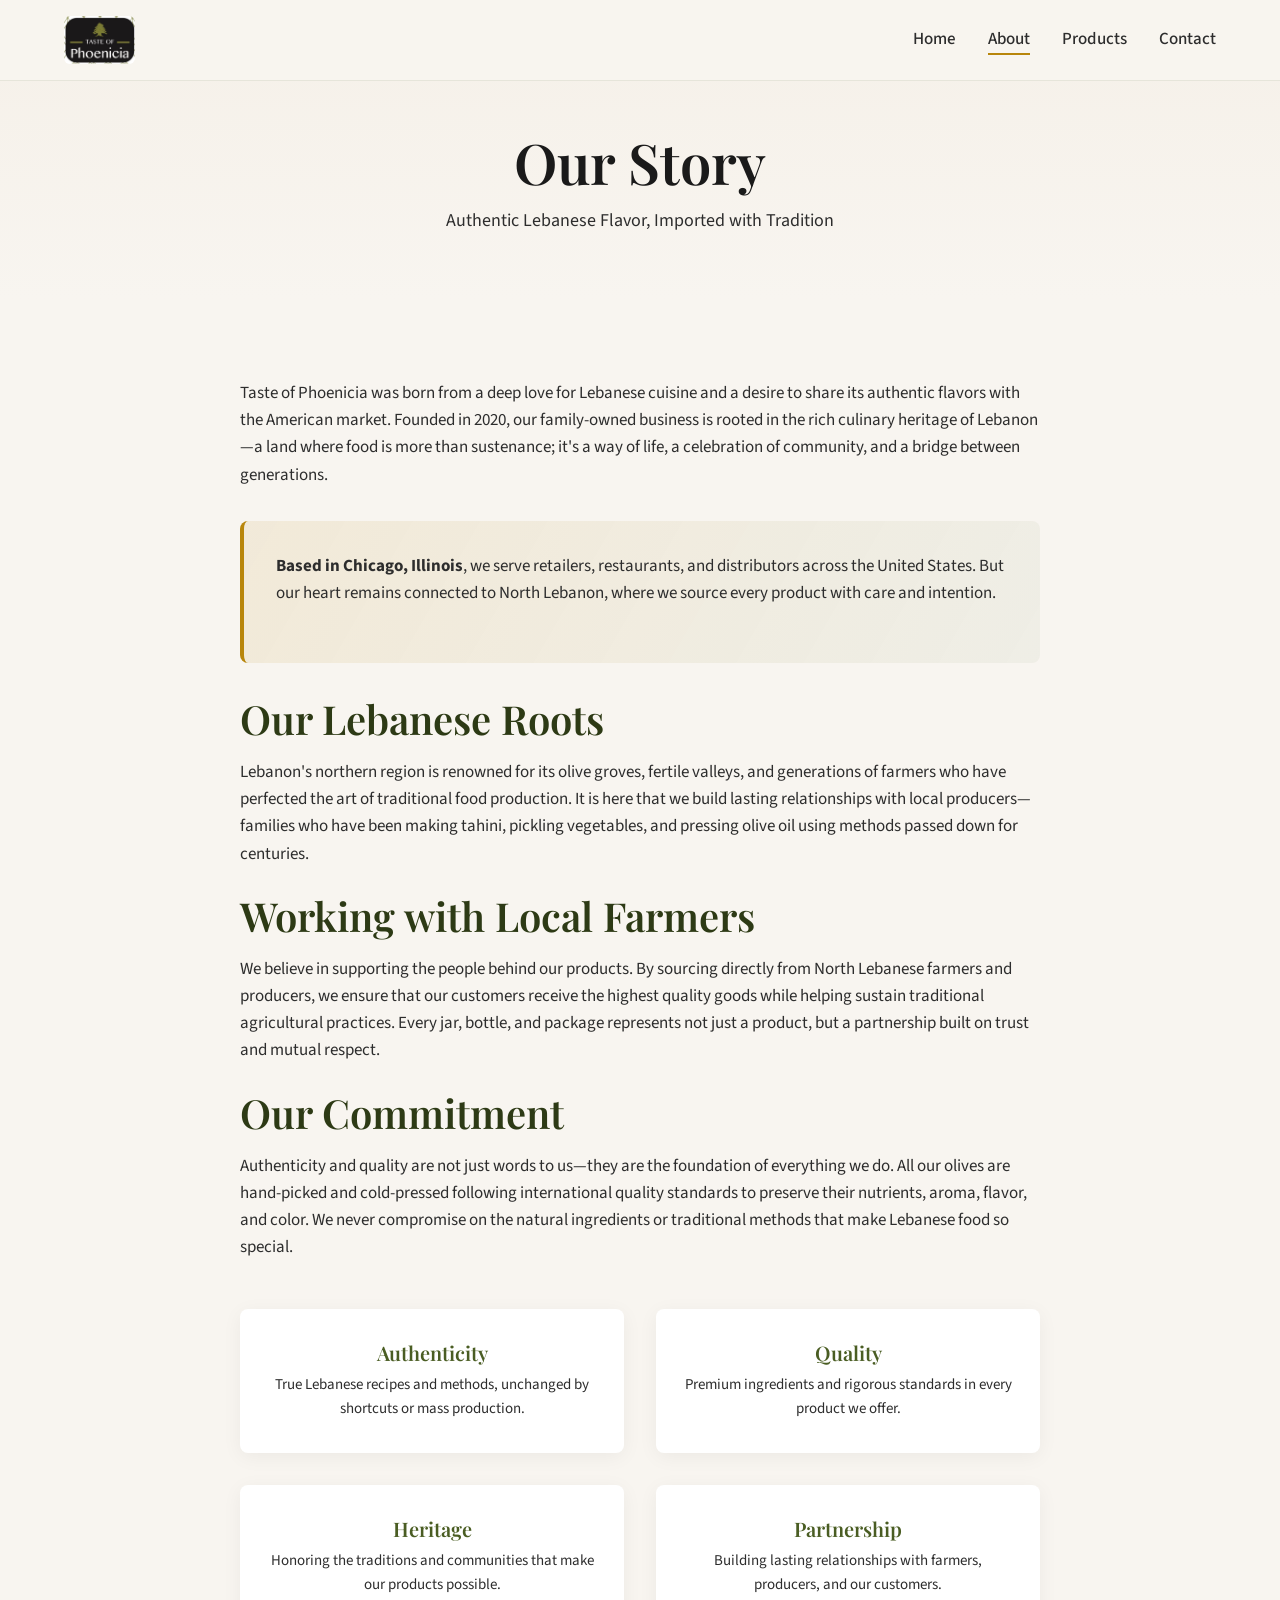
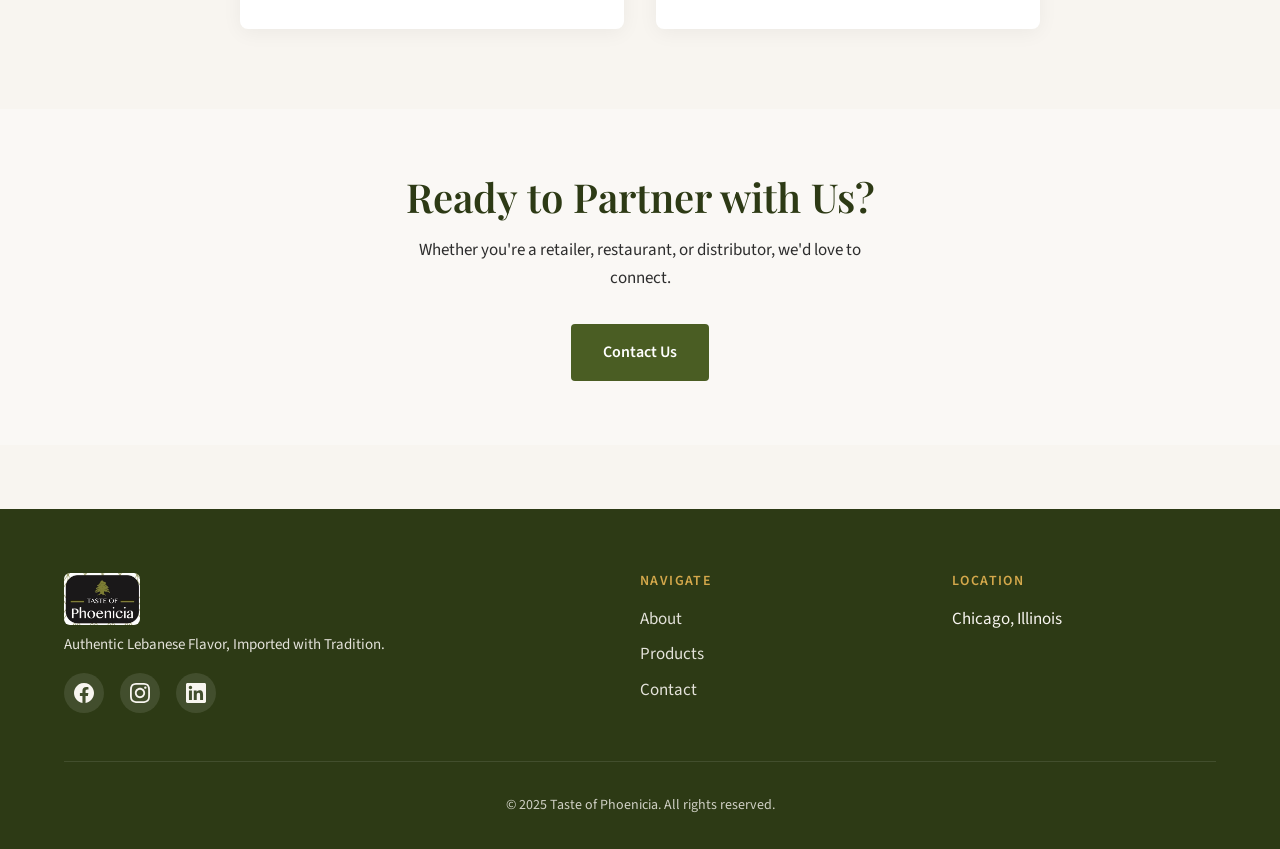
==== commit 81194a70: "Fix mobile: clamp product text to 2 lines, center footer logo, bust CSS cache" ====
--- a/about.html
+++ b/about.html
@@ -9,7 +9,7 @@
   <link rel="preconnect" href="https://fonts.gstatic.com" crossorigin>
   <link href="https://fonts.googleapis.com/css2?family=Playfair+Display:wght@400;500;600;700&family=Source+Sans+3:wght@400;500;600;700&display=swap" rel="stylesheet">
   <link rel="icon" type="image/svg+xml" href="favicon.svg">
-  <link rel="stylesheet" href="css/styles.css">
+  <link rel="stylesheet" href="css/styles.css?v=2">
 </head>
 <body>
   <header class="header" id="header">
--- a/css/styles.css
+++ b/css/styles.css
@@ -338,7 +338,9 @@
 .about-preview-image img {
   width: 100%;
   height: 400px;
-  object-fit: cover;
+  object-fit: contain;
+  padding: 1.5rem;
+  background: #fff;
 }
 
 .about-preview-content h2 {
@@ -352,7 +354,7 @@
 /* Featured Products (Home page) */
 .products-grid {
   display: grid;
-  grid-template-columns: repeat(auto-fill, minmax(280px, 1fr));
+  grid-template-columns: repeat(2, 1fr);
   gap: 2rem;
 }
 
@@ -611,6 +613,39 @@
   position: relative;
   pointer-events: auto;
 }
+
+/* Gallery Arrows */
+.gallery-arrow {
+  position: absolute;
+  top: 50%;
+  transform: translateY(-50%);
+  width: 32px;
+  height: 32px;
+  background: rgba(45, 58, 21, 0.75);
+  border: none;
+  border-radius: 50%;
+  color: white;
+  font-size: 1.25rem;
+  line-height: 1;
+  cursor: pointer;
+  display: flex;
+  align-items: center;
+  justify-content: center;
+  z-index: 3;
+  opacity: 0;
+  transition: opacity var(--transition), background var(--transition);
+}
+
+.product-card:hover .gallery-arrow {
+  opacity: 1;
+}
+
+.gallery-arrow:hover {
+  background: var(--gold);
+}
+
+.gallery-arrow-prev { left: 8px; }
+.gallery-arrow-next { right: 8px; }
 
 .gallery-expand {
   position: absolute;
@@ -1086,28 +1121,132 @@
   .nav-links.active {
     right: 0;
   }
-  
+
+  .section {
+    padding: 3rem 1.25rem;
+  }
+
+  .section-header {
+    margin-bottom: 2rem;
+  }
+
   .hero {
-    padding: 6rem 1.5rem 3rem;
-    background-position: center;
-  }
-  
+    min-height: auto;
+    padding: 5.5rem 1.25rem 2.5rem;
+  }
+
   .hero h1 {
-    font-size: 1.75rem;
-  }
-  
+    font-size: 1.6rem;
+    margin-bottom: 0.75rem;
+  }
+
+  .hero-badge {
+    font-size: 0.65rem;
+    letter-spacing: 0.15em;
+    margin-bottom: 0.75rem;
+  }
+
+  .hero-subheadline {
+    font-size: 0.95rem;
+    margin-bottom: 1.5rem;
+  }
+
+  .btn {
+    padding: 0.75rem 1.5rem;
+    font-size: 0.9rem;
+  }
+
+  .logo-img {
+    height: 38px;
+  }
+
+  .nav {
+    padding: 0.75rem 1rem;
+  }
+
+  .about-preview-image img {
+    height: 260px;
+    padding: 1rem;
+  }
+
   .products-grid {
-    grid-template-columns: 1fr;
+    grid-template-columns: 1fr 1fr;
+    gap: 1rem;
+  }
+
+  .product-card-image {
+    height: 160px;
+  }
+
+  .product-card-content {
+    padding: 1rem;
+  }
+
+  .product-card-content h3 {
+    font-size: 1.05rem;
+  }
+
+  .product-card-content p {
+    font-size: 0.8rem;
+    display: -webkit-box;
+    -webkit-line-clamp: 2;
+    -webkit-box-orient: vertical;
+    overflow: hidden;
   }
   
   .heritage-features {
     flex-direction: column;
     align-items: center;
+    gap: 1.25rem;
+  }
+
+  .heritage-feature-icon {
+    font-size: 1.5rem;
+    margin-bottom: 0.4rem;
+  }
+
+  .heritage-feature p {
+    font-size: 0.85rem;
+  }
+
+  .cta-section {
+    padding: 2.5rem 1.25rem;
+  }
+
+  .page-hero {
+    padding: 5.5rem 1.25rem 2rem;
+  }
+
+  .page-hero p {
+    font-size: 1rem;
   }
   
+  .footer {
+    padding: 2.5rem 1.25rem 1.5rem;
+    margin-top: 2rem;
+  }
+
   .footer-content {
     grid-template-columns: 1fr;
     text-align: center;
+    gap: 1.5rem;
+    margin-bottom: 1.5rem;
+  }
+
+  .footer-brand .logo {
+    justify-content: center;
+  }
+
+  .footer-brand .logo-img {
+    height: 42px;
+  }
+
+  .footer-brand p {
+    font-size: 0.85rem;
+  }
+
+  .footer-bottom {
+    padding-top: 1.25rem;
   }
   
   .social-links {
@@ -1116,6 +1255,128 @@
 
   .products-catalog {
     grid-template-columns: 1fr 1fr;
+    gap: 1rem;
+  }
+
+  .gallery-main {
+    height: 180px;
+  }
+
+  .gallery-nav {
+    padding: 6px 0 10px;
+  }
+
+  .gallery-dot {
+    width: 7px;
+    height: 7px;
+  }
+
+  .product-card-info {
+    padding: 0.9rem 1rem 1rem;
+  }
+
+  .product-card-info h3 {
+    font-size: 0.95rem;
+  }
+
+  .product-card-info p {
+    font-size: 0.8rem;
+    line-height: 1.4;
+  }
+
+  .size-tag {
+    font-size: 0.6rem;
+    padding: 2px 7px;
+  }
+
+  .products-intro {
+    margin-bottom: 2rem;
+  }
+
+  .products-notice {
+    padding: 1rem 1.25rem;
+    margin-bottom: 2rem;
+    font-size: 0.9rem;
+  }
+
+  .about-story .highlight {
+    padding: 1.25rem;
+  }
+
+  .about-values {
+    gap: 1rem;
+    margin-top: 2rem;
+  }
+
+  .about-value {
+    padding: 1.25rem 1rem;
+  }
+
+  .contact-form {
+    padding: 1.5rem;
+  }
+
+  .lightbox-stage {
+    padding: 3.5rem 1rem 0.5rem;
+  }
+
+  .lightbox-prev { left: 0.5rem; }
+  .lightbox-next { right: 0.5rem; }
+
+  .lightbox-prev,
+  .lightbox-next {
+    width: 36px;
+    height: 36px;
+    font-size: 1.3rem;
+  }
+
+  .lightbox-thumb {
+    width: 40px;
+    height: 40px;
+  }
+
+  .gallery-arrow {
+    width: 28px;
+    height: 28px;
+    font-size: 1rem;
+    opacity: 0.8;
+  }
+
+  .gallery-expand {
+    width: 30px;
+    height: 30px;
+    opacity: 0.7;
+  }
+}
+
+@media (max-width: 480px) {
+  .hero h1 {
+    font-size: 1.4rem;
+  }
+
+  .hero-subheadline {
+    font-size: 0.875rem;
+  }
+
+  .products-grid {
+    grid-template-columns: 1fr;
+    gap: 1.25rem;
+  }
+
+  .product-card-image {
+    height: 200px;
+  }
+
+  .product-card-content {
+    padding: 1.1rem;
+  }
+
+  .product-card-content p {
+    font-size: 0.85rem;
+  }
+
+  .products-catalog {
+    grid-template-columns: 1fr;
     gap: 1.25rem;
   }
 
@@ -1123,36 +1384,11 @@
     height: 220px;
   }
 
-  .lightbox-stage {
-    padding: 3.5rem 1rem 0.5rem;
-  }
-
-  .lightbox-prev { left: 0.5rem; }
-  .lightbox-next { right: 0.5rem; }
-
-  .lightbox-prev,
-  .lightbox-next {
-    width: 38px;
-    height: 38px;
-    font-size: 1.4rem;
-  }
-
-  .lightbox-thumb {
-    width: 42px;
-    height: 42px;
-  }
-}
-
-@media (max-width: 480px) {
-  .products-catalog {
-    grid-template-columns: 1fr;
-  }
-
-  .gallery-main {
-    height: 260px;
-  }
-
   .product-card-info {
-    padding: 1rem 1.25rem 1.25rem;
-  }
-}
+    padding: 1rem 1.1rem 1.1rem;
+  }
+
+  .product-card-info p {
+    font-size: 0.82rem;
+  }
+}
